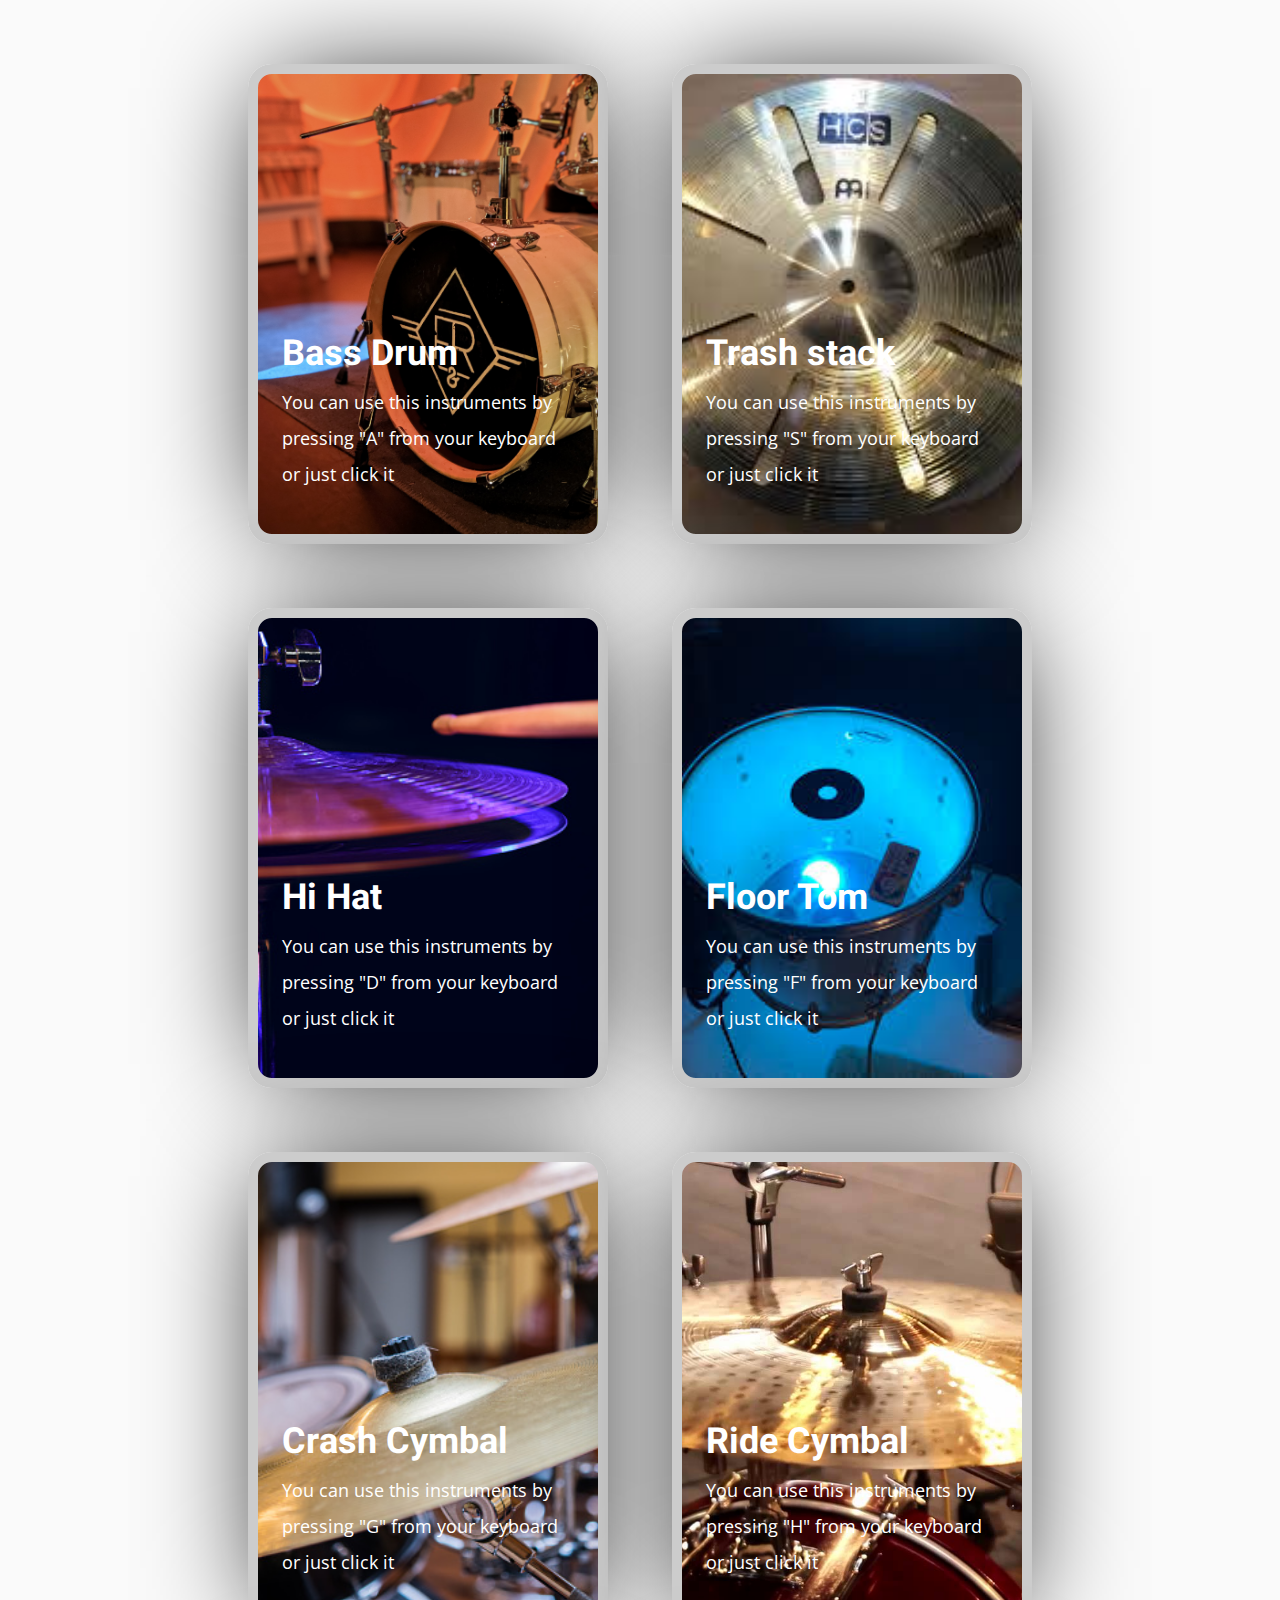
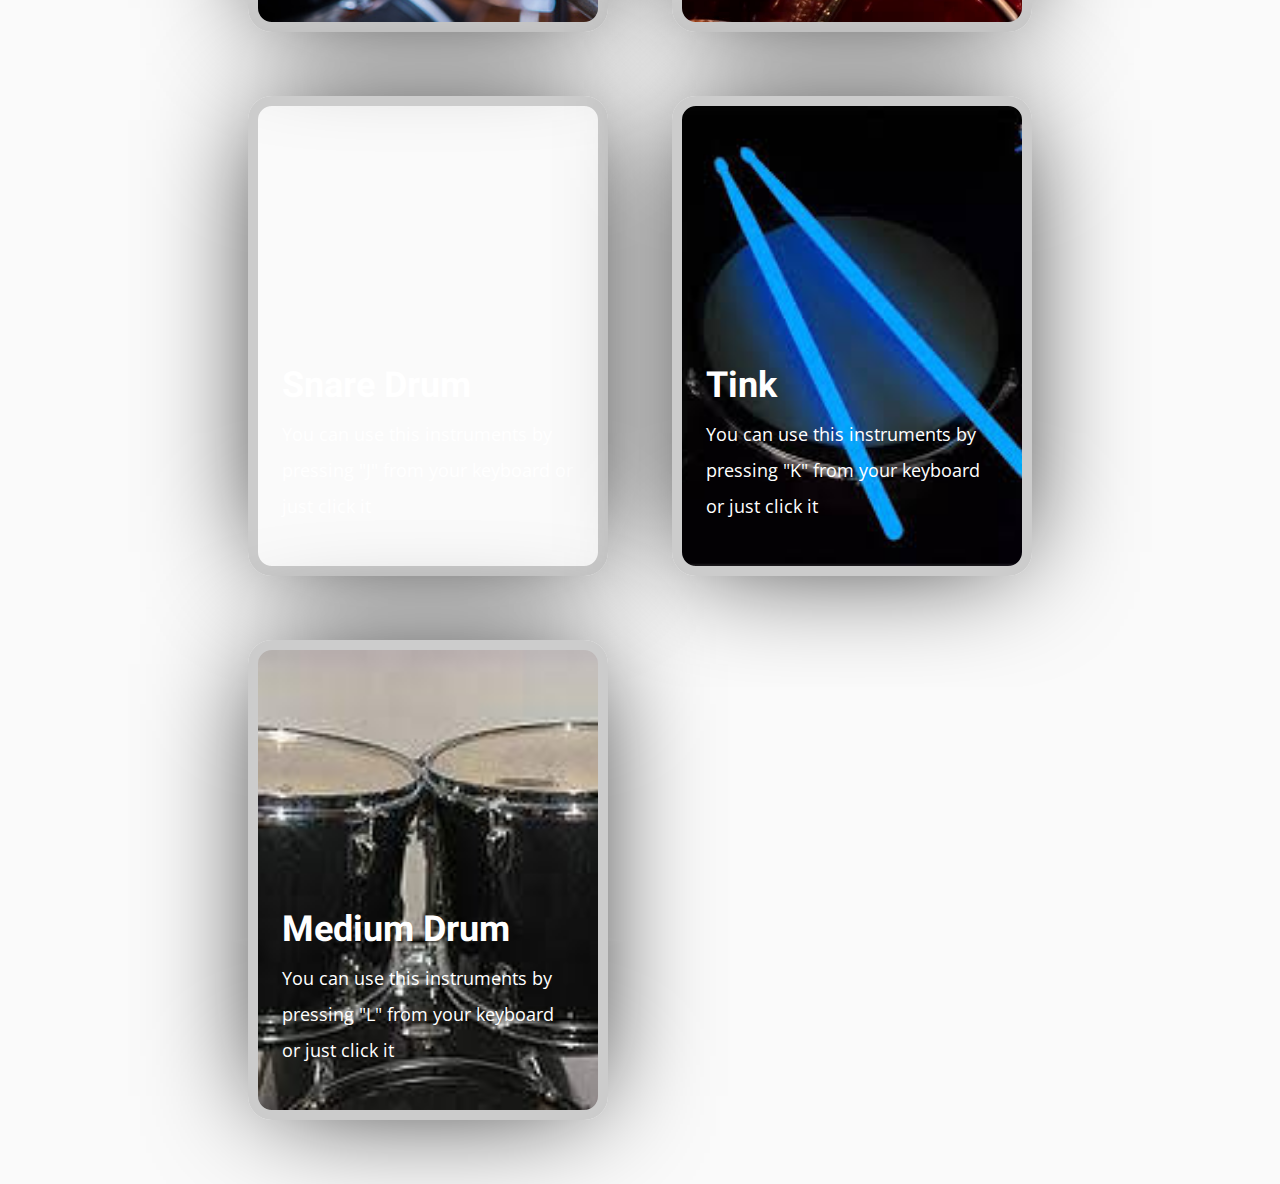
==== Tutorial.html @ fd280798 "Update" ====
<!DOCTYPE html>
<html lang="en">
<head>
    <meta charset="UTF-8">
    <meta http-equiv="X-UA-Compatible" content="IE=edge">
    <meta name="viewport" content="width=device-width, initial-scale=1.0">
    <link rel="stylesheet" href="card_style.css">
    <title>Document</title>
</head>
<body>
      <section class="cards-wrapper">
        <div class="card-grid-space">
          <a class="card" href=" " style="background-image: url(Instruments/Bass\ drum.jpg);">
            <div>
              <h1>Bass Drum</h1>
              <p>You can use this instruments by pressing "A" from your keyboard or just click it</p>
              
            </div>
          </a>
        </div>
        </div>

        <div class="card-grid-space">
          <a class="card" href=" " style="background-image: url(Instruments/Trash.jpg);">
            <div>
              <h1>Trash stack</h1>
              <p>You can use this instruments by pressing "S" from your keyboard or just click it</p>
              
            </div>
          </a>
        </div>
        </div>
        <div class="card-grid-space">
          <a class="card" href=" " style="background-image: url(Instruments/hihat.jpg);">
            <div>
              <h1>Hi Hat</h1>
              <p>You can use this instruments by pressing "D" from your keyboard or just click it</p>
              
            </div>
          </a>
        </div>
        </div>
        <div class="card-grid-space">
          <a class="card" href=" " style="background-image: url(Instruments/Floor.jpg);">
            <div>
              <h1>Floor Tom</h1>
              <p>You can use this instruments by pressing "F" from your keyboard or just click it</p>
              
            </div>
          </a>
        </div>
        </div>
        <div class="card-grid-space">
          <a class="card" href=" " style="background-image: url(Instruments/Crash\ CYmbal.jpg);">
            <div>
              <h1>Crash Cymbal</h1>
              <p>You can use this instruments by pressing "G" from your keyboard or just click it</p>
              
            </div>
          </a>
        </div>
        </div>
        <div class="card-grid-space">
          <a class="card" href=" " style="background-image: url(Instruments/ride\ cymbal.jpg);">
            <div>
              <h1>Ride Cymbal</h1>
              <p>You can use this instruments by pressing "H" from your keyboard or just click it</p>
              
            </div>
          </a>
        </div>
        </div>
        <div class="card-grid-space">
          <a class="card" href=" " style="background-image: url(Instruments/snare.jpg);">
            <div>
              <h1>Snare Drum</h1>
              <p>You can use this instruments by pressing "J" from your keyboard or just click it</p>
              
            </div>
          </a>
        </div>
        </div>
        <div class="card-grid-space">
          <a class="card" href=" " style="background-image: url(Instruments/stick.jpg)">
            <div>
              <h1>Tink</h1>
              <p>You can use this instruments by pressing "K" from your keyboard or just click it</p>
              
            </div>
          </a>
        </div>
        </div>
        <div class="card-grid-space">
          <a class="card" href=" " style="background-image: url(Instruments/Medium\ Tom.jpg);">
            <div>
              <h1>Medium Drum</h1>
              <p>You can use this instruments by pressing "L" from your keyboard or just click it</p>
              
            </div>
          </a>
        </div>
        </div>

      </section>
</body>
</html>
---- card_style.css ----
@import url('https://fonts.googleapis.com/css?family=Heebo:400,700|Open+Sans:400,700');

:root {
  --color: #3c3163;
  --transition-time: 0.5s;
}

* {
  box-sizing: border-box;
}

body {
  margin: 0;
  min-height: 100vh;
  font-family: 'Open Sans';
  background: #fafafa;
}

a {
  color: inherit;
}

.cards-wrapper {
  display: grid;
  justify-content: center;
  align-items: center;
  grid-template-columns: 1fr 1fr 1fr;
  grid-gap: 4rem;
  padding: 4rem;
  margin: 0 auto;
  width: max-content;
}

.card {
  font-family: 'Heebo';
  --bg-filter-opacity: 0.5;
  background-image: linear-gradient(rgba(0,0,0,var(--bg-filter-opacity)),rgba(0,0,0,var(--bg-filter-opacity))), var(--bg-img);
  height: 20em;
  width: 15em;
  font-size: 1.5em;
  color: white;
  border-radius: 1em;
  padding: 1em;
  /*margin: 2em;*/
  display: flex;
  align-items: flex-end;
  background-size: cover;
  background-position: center;
  box-shadow: 0 0 5em -1em black;
  transition: all, var(--transition-time);
  position: relative;
  overflow: hidden;
  border: 10px solid #ccc;
  text-decoration: none;
}

.card:hover {
  transform: rotate(0);
}

.card h1 {
  margin: 0;
  font-size: 1.5em;
  line-height: 1.2em;
}

.card p {
  font-size: 0.75em;
  font-family: 'Open Sans';
  margin-top: 0.5em;
  line-height: 2em;
}






.card:before, .card:after {
  content: '';
  transform: scale(0);
  transform-origin: top left;
  border-radius: 50%;
  position: absolute;
  left: -50%;
  top: -50%;
  z-index: -5;
  transition: all, var(--transition-time);
  transition-timing-function: ease-in-out;
}

.card:before {
  background: #ddd;
  width: 250%;
  height: 250%;
}

.card:after {
  background: white;
  width: 200%;
  height: 200%;
}

.card:hover {
  color: var(--color);
}

.card:hover:before, .card:hover:after {
  transform: scale(1);
}

/* MEDIA QUERIES */
@media screen and (max-width: 1285px) {
  .cards-wrapper {
    grid-template-columns: 1fr 1fr;
  }
}

@media screen and (max-width: 900px) {
  .cards-wrapper {
    grid-template-columns: 1fr;
  }
  
}

@media screen and (max-width: 500px) {
  .cards-wrapper {
    padding: 4rem 2rem;
  }
  .card {
    max-width: calc(100vw - 4rem);
  }
}
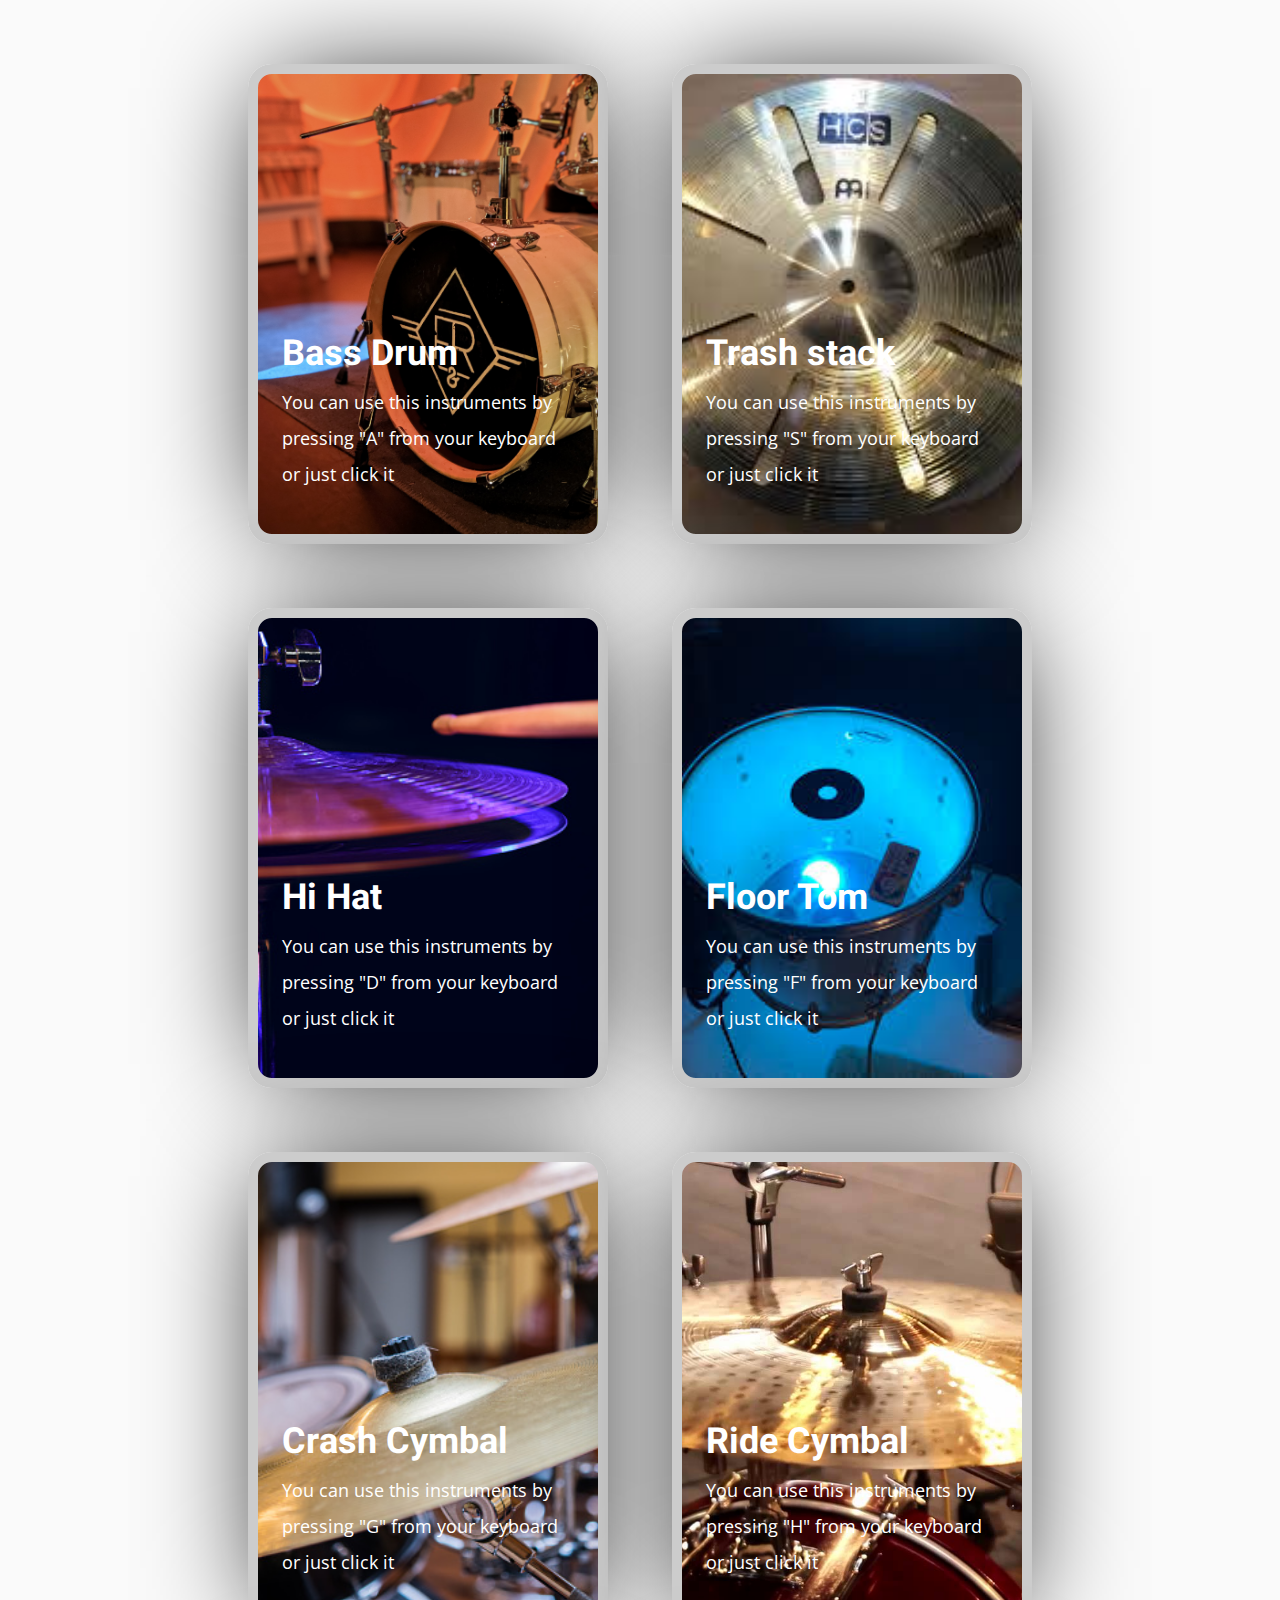
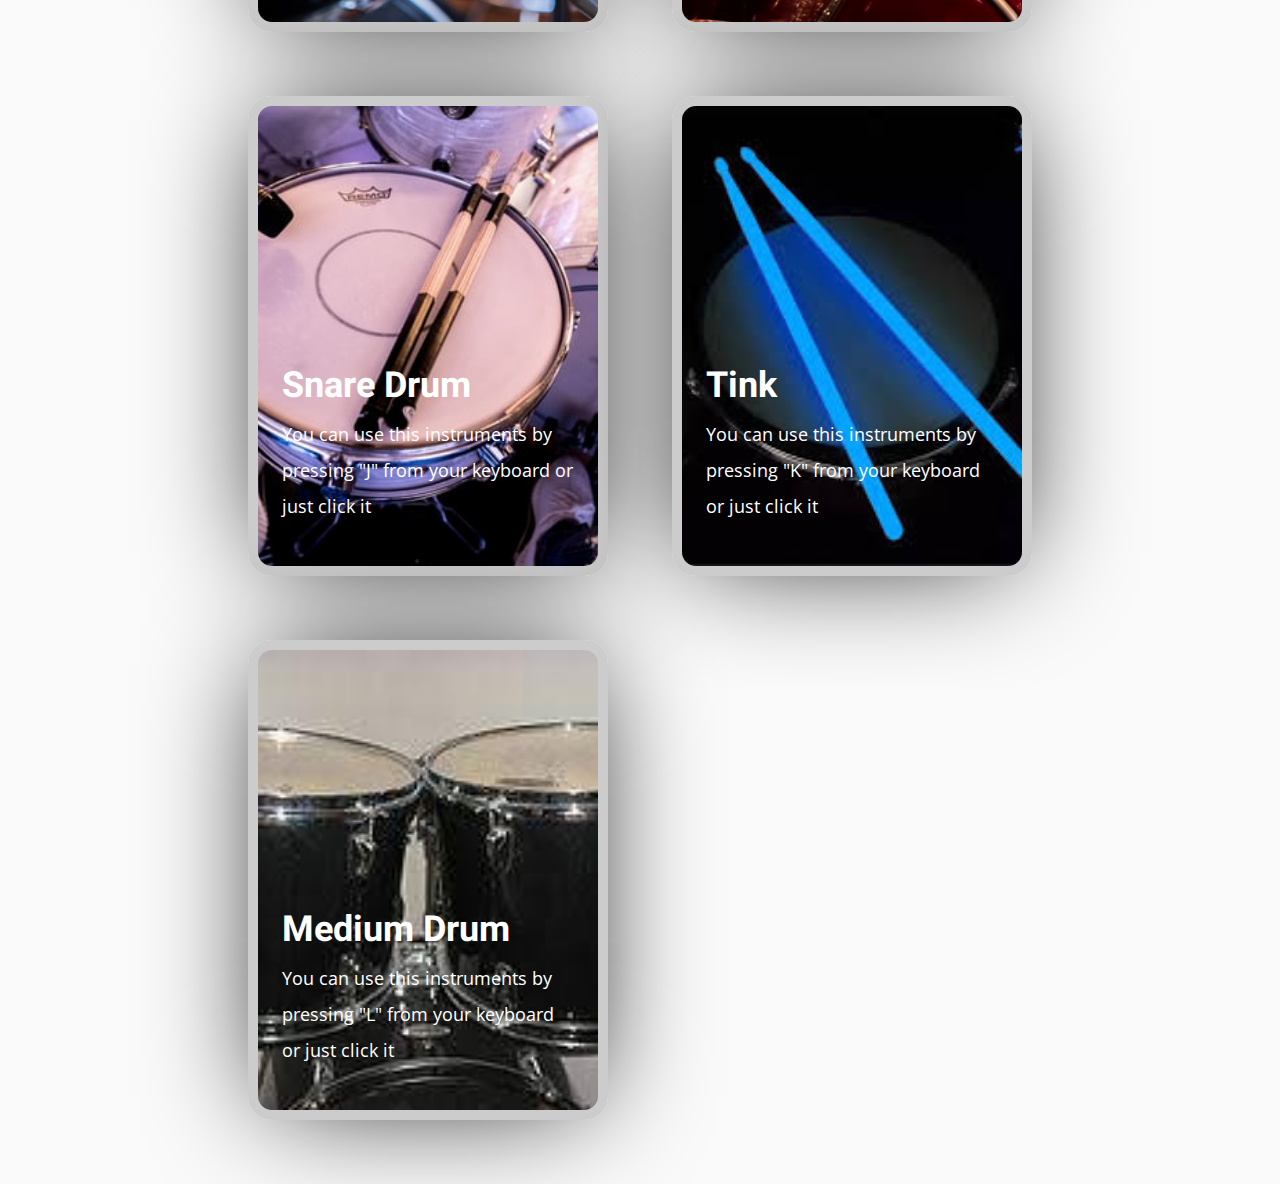
==== commit 9ab59df9: "Update Tutorial.html" ====
--- a/Tutorial.html
+++ b/Tutorial.html
@@ -10,7 +10,7 @@
 <body>
       <section class="cards-wrapper">
         <div class="card-grid-space">
-          <a class="card" href=" " style="background-image: url(Instruments/Bass\ drum.jpg);">
+          <a class="card" href="https://www.youtube.com/watch?v=SQaFz1SxUyo " style="background-image: url(Instruments/Bass\ drum.jpg);">
             <div>
               <h1>Bass Drum</h1>
               <p>You can use this instruments by pressing "A" from your keyboard or just click it</p>
@@ -21,7 +21,7 @@
         </div>
 
         <div class="card-grid-space">
-          <a class="card" href=" " style="background-image: url(Instruments/Trash.jpg);">
+          <a class="card" href=" https://www.youtube.com/watch?v=bE6pfJ3g14E" style="background-image: url(Instruments/Trash.jpg);">
             <div>
               <h1>Trash stack</h1>
               <p>You can use this instruments by pressing "S" from your keyboard or just click it</p>
@@ -31,7 +31,7 @@
         </div>
         </div>
         <div class="card-grid-space">
-          <a class="card" href=" " style="background-image: url(Instruments/hihat.jpg);">
+          <a class="card" href=" https://www.youtube.com/watch?v=KzCXZ3TnUxo" style="background-image: url(Instruments/hihat.jpg);">
             <div>
               <h1>Hi Hat</h1>
               <p>You can use this instruments by pressing "D" from your keyboard or just click it</p>
@@ -41,7 +41,7 @@
         </div>
         </div>
         <div class="card-grid-space">
-          <a class="card" href=" " style="background-image: url(Instruments/Floor.jpg);">
+          <a class="card" href="https://www.youtube.com/watch?v=4GcP8ApSoMw&t=75s " style="background-image: url(Instruments/Floor.jpg);">
             <div>
               <h1>Floor Tom</h1>
               <p>You can use this instruments by pressing "F" from your keyboard or just click it</p>
@@ -51,7 +51,7 @@
         </div>
         </div>
         <div class="card-grid-space">
-          <a class="card" href=" " style="background-image: url(Instruments/Crash\ CYmbal.jpg);">
+          <a class="card" href=" https://www.youtube.com/watch?v=Zlb4ambk7MA" style="background-image: url(Instruments/Crash\ CYmbal.jpg);">
             <div>
               <h1>Crash Cymbal</h1>
               <p>You can use this instruments by pressing "G" from your keyboard or just click it</p>
@@ -61,7 +61,7 @@
         </div>
         </div>
         <div class="card-grid-space">
-          <a class="card" href=" " style="background-image: url(Instruments/ride\ cymbal.jpg);">
+          <a class="card" href=" https://www.youtube.com/watch?v=e7WsbLdC13U" style="background-image: url(Instruments/ride\ cymbal.jpg);">
             <div>
               <h1>Ride Cymbal</h1>
               <p>You can use this instruments by pressing "H" from your keyboard or just click it</p>
@@ -71,7 +71,7 @@
         </div>
         </div>
         <div class="card-grid-space">
-          <a class="card" href=" " style="background-image: url(Instruments/snare.jpg);">
+          <a class="card" href="https://www.youtube.com/watch?v=844gXw74fOs " style="background-image: url(Instruments/Snare.jpg);">
             <div>
               <h1>Snare Drum</h1>
               <p>You can use this instruments by pressing "J" from your keyboard or just click it</p>
@@ -81,7 +81,7 @@
         </div>
         </div>
         <div class="card-grid-space">
-          <a class="card" href=" " style="background-image: url(Instruments/stick.jpg)">
+          <a class="card" href=" https://www.youtube.com/watch?v=of6IddZE3zE" style="background-image: url(Instruments/stick.jpg)">
             <div>
               <h1>Tink</h1>
               <p>You can use this instruments by pressing "K" from your keyboard or just click it</p>
@@ -91,7 +91,7 @@
         </div>
         </div>
         <div class="card-grid-space">
-          <a class="card" href=" " style="background-image: url(Instruments/Medium\ Tom.jpg);">
+          <a class="card" href=" https://www.youtube.com/watch?v=LZAHSmyZU0Q" style="background-image: url(Instruments/Medium\ Tom.jpg);">
             <div>
               <h1>Medium Drum</h1>
               <p>You can use this instruments by pressing "L" from your keyboard or just click it</p>
